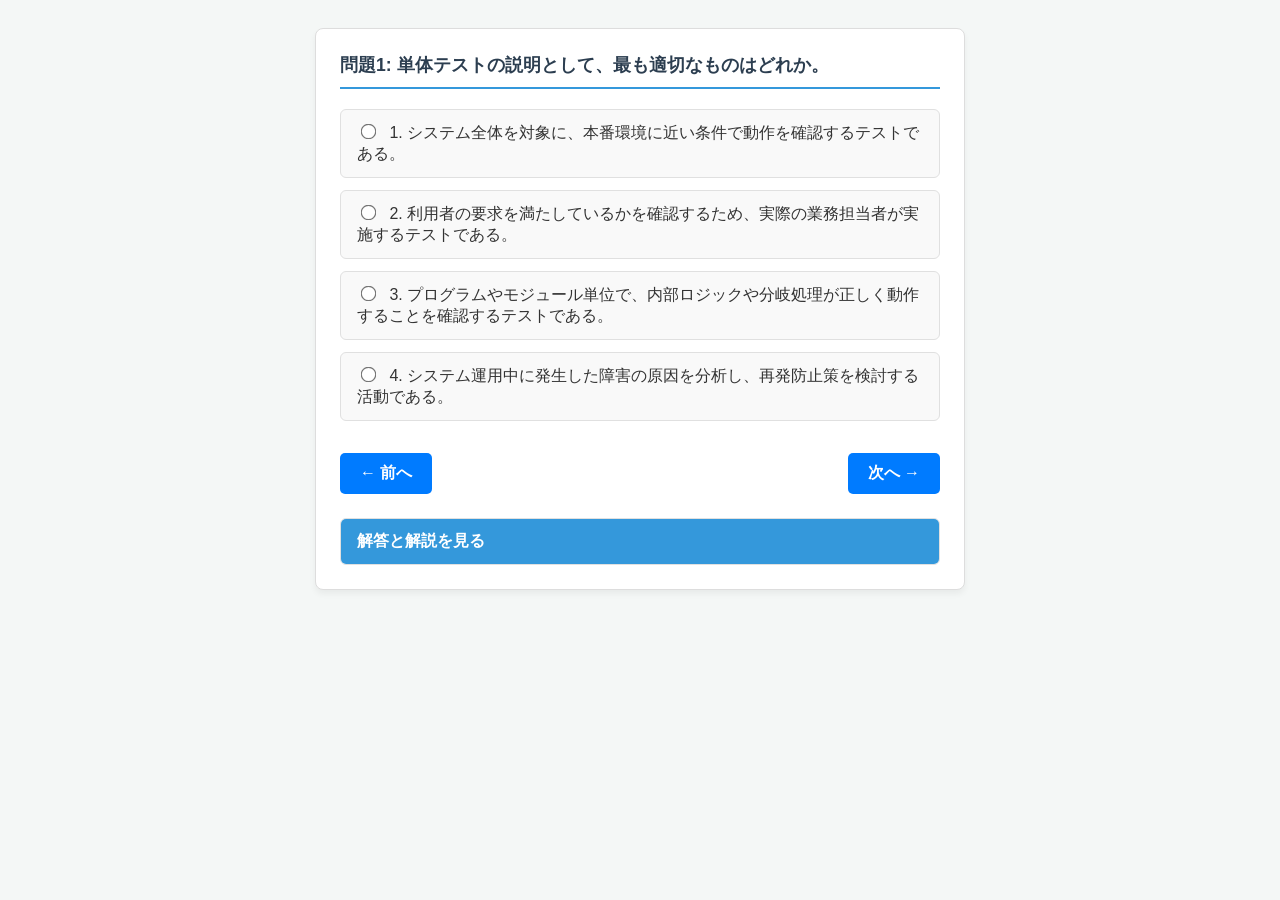
==== fe_proj/question01.html @ f2c0ee4d "ｃｓｓとボタンを修正しました" ====
<!doctype html>
<html lang="ja">
    <head>
        <meta charset="UTF-8" />
        <title>HTML/CSS 4択問題</title>
        <link rel="stylesheet" href="style.css" />
    </head>
    <body>
        <div class="quiz-container">
            <h3 class="quiz-question">問題1: 単体テストの説明として、最も適切なものはどれか。</h3>

            <form class="quiz-options">
                <label>
                    <input type="radio" name="q1" value="1" /> 1. システム全体を対象に、本番環境に近い条件で動作を確認するテストである。
                </label>
                <label>
                    <input type="radio" name="q1" value="2" /> 2. 利用者の要求を満たしているかを確認するため、実際の業務担当者が実施するテストである。
                </label>
                <label>
                    <input type="radio" name="q1" value="3" /> 3. プログラムやモジュール単位で、内部ロジックや分岐処理が正しく動作することを確認するテストである。
                </label>
                <label>
                    <input type="radio" name="q1" value="4" /> 4. システム運用中に発生した障害の原因を分析し、再発防止策を検討する活動である。
                </label>
               <div class="navigation">
				   <a href="page1.html" class="prev-btn">← 前へ</a>
    			   <a href="page2.html" class="next-btn">次へ →</a>
			   </div>
            </form>

            <details class="quiz-answer">
                <summary>解答と解説を見る</summary>
                <div class="answer-content">
                    <p class="correct-answer">
                        <strong>正解：3.プログラムやモジュール単位で、内部ロジックや分岐処理が正しく動作することを確認するテストである。 </strong>
                    </p>
                    <p class="explanation">
                        <strong>解説：</strong><br />
                       単体テストは、プログラムやモジュールなどの最小単位を対象として、内部処理や分岐が正しく動作することを確認するテストです。一般的にホワイトボックステストが中心となり、開発者が実施します。
                    </p>
                </div>
            </details>
        </div>
    </body>
</html>
---- fe_proj/style.css ----
/* 全体のフォント設定 */
body {
    font-family:
        "Helvetica Neue", Arial, "Hiragino Kaku Gothic ProN", "Hiragino Sans",
        Meiryo, sans-serif;
    color: #333;
    padding: 20px;
    background-color: #f4f7f6;
}

/* 問題の枠組み */
.quiz-container {
    background-color: #ffffff;
    border: 1px solid #ddd;
    border-radius: 8px;
    padding: 24px;
    max-width: 600px;
    margin: 0 auto 24px auto;
    box-shadow: 0 4px 6px rgba(0, 0, 0, 0.05);
}

/* 問題文 */
.quiz-question {
    margin-top: 0;
    font-size: 1.1rem;
    color: #2c3e50;
    border-bottom: 2px solid #3498db;
    padding-bottom: 10px;
    margin-bottom: 20px;
}

/* 選択肢のレイアウト */
.quiz-options {
    display: flex;
    flex-direction: column;
    gap: 12px; /* 選択肢同士の隙間 */
    margin-bottom: 24px;
}

/* 選択肢のラベル（クリックしやすくする） */
.quiz-options label {
    display: block;
    padding: 12px 16px;
    background-color: #f9f9f9;
    border: 1px solid #e0e0e0;
    border-radius: 6px;
    cursor: pointer;
    transition: all 0.2s ease;
}

/* マウスを乗せた時の効果 */
.quiz-options label:hover {
    background-color: #eef5fa;
    border-color: #3498db;
}

/* ラジオボタン自体の余白調整 */
.quiz-options input[type="radio"] {
    margin-right: 10px;
    transform: scale(1.2); /* 少し大きくして押しやすく */
}

/* 解答・解説の開閉部分 */
.quiz-answer {
    background-color: #fcfcfc;
    border: 1px solid #e0e0e0;
    border-radius: 6px;
    overflow: hidden;
}

/* 「解答と解説を見る」のテキスト部分 */
.quiz-answer summary {
    padding: 12px 16px;
    font-weight: bold;
    color: #ffffff;
    background-color: #3498db;
    cursor: pointer;
    list-style: none; /* デフォルトの三角形を消す（一部ブラウザ用） */
}

/* デフォルトの三角形を消す（Safari等用） */
.quiz-answer summary::-webkit-details-marker {
    display: none;
}

/* 開いたときの解説の中身 */
.answer-content {
    padding: 16px;
    border-top: 1px solid #e0e0e0;
}

.correct-answer {
    color: #e74c3c;
    font-size: 1.1rem;
    margin-top: 0;
}

.explanation {
    margin-bottom: 0;
    line-height: 1.6;
}

/* ボタン共通 */
.prev-btn,
.next-btn {
    display: inline-block;
    padding: 10px 20px;
    background-color: #007bff;
    color: #fff;
    text-decoration: none;
    border-radius: 5px;
    font-weight: bold;
}

.prev-btn:hover,
.next-btn:hover {
    background-color: #0056b3;
}

/* ボタン配置用 */
.navigation {
    display: flex;
    margin-top: 20px;
}

/* 前へボタンは左 */
.prev-btn {
    margin-right: auto;
}

/* 次へボタンは右 */
.next-btn {
    margin-left: auto;
}
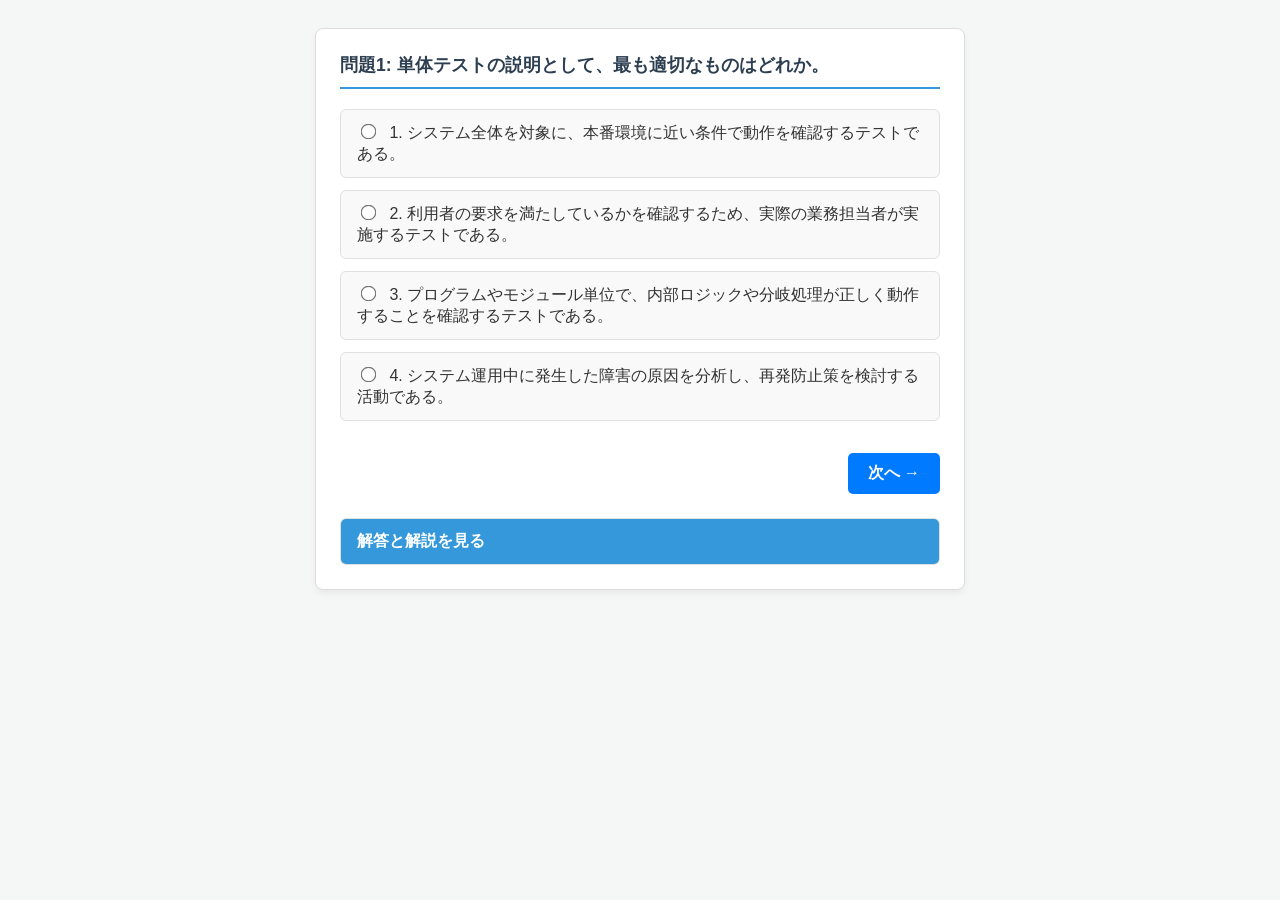
==== commit b758caf1: "01前へ削除" ====
--- a/fe_proj/question01.html
+++ b/fe_proj/question01.html
@@ -23,8 +23,7 @@
                     <input type="radio" name="q1" value="4" /> 4. システム運用中に発生した障害の原因を分析し、再発防止策を検討する活動である。
                 </label>
                <div class="navigation">
-				   <a href="page1.html" class="prev-btn">← 前へ</a>
-    			   <a href="page2.html" class="next-btn">次へ →</a>
+    			   <a href="question02.html" class="next-btn">次へ →</a>
 			   </div>
             </form>
 
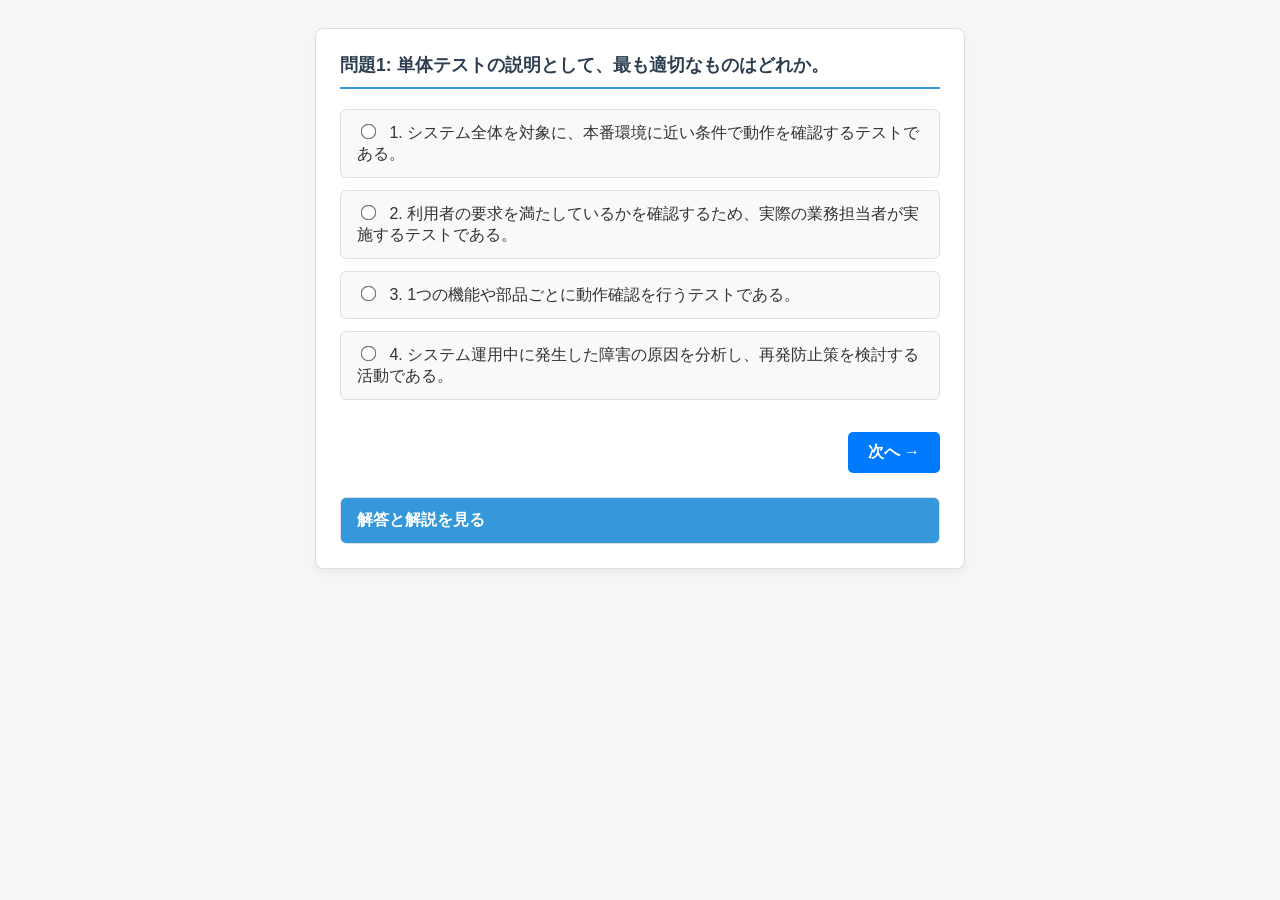
==== commit a08cc161: "01問題文修正" ====
--- a/fe_proj/question01.html
+++ b/fe_proj/question01.html
@@ -17,7 +17,7 @@
                     <input type="radio" name="q1" value="2" /> 2. 利用者の要求を満たしているかを確認するため、実際の業務担当者が実施するテストである。
                 </label>
                 <label>
-                    <input type="radio" name="q1" value="3" /> 3. プログラムやモジュール単位で、内部ロジックや分岐処理が正しく動作することを確認するテストである。
+                    <input type="radio" name="q1" value="3" /> 3. 1つの機能や部品ごとに動作確認を行うテストである。
                 </label>
                 <label>
                     <input type="radio" name="q1" value="4" /> 4. システム運用中に発生した障害の原因を分析し、再発防止策を検討する活動である。
@@ -31,11 +31,11 @@
                 <summary>解答と解説を見る</summary>
                 <div class="answer-content">
                     <p class="correct-answer">
-                        <strong>正解：3.プログラムやモジュール単位で、内部ロジックや分岐処理が正しく動作することを確認するテストである。 </strong>
+                        <strong>正解：3.1つの機能や部品ごとに動作確認を行うテストである。 </strong>
                     </p>
                     <p class="explanation">
                         <strong>解説：</strong><br />
-                       単体テストは、プログラムやモジュールなどの最小単位を対象として、内部処理や分岐が正しく動作することを確認するテストです。一般的にホワイトボックステストが中心となり、開発者が実施します。
+                       単体テストは、1つの機能や部品ごとに動作確認を行うテストです。一般的にホワイトボックステストが中心となり、開発者が実施します。
                     </p>
                 </div>
             </details>
--- a/fe_proj/style.css
+++ b/fe_proj/style.css
@@ -59,6 +59,7 @@
     margin-right: 10px;
     transform: scale(1.2); /* 少し大きくして押しやすく */
 }
+
 
 /* 解答・解説の開閉部分 */
 .quiz-answer {
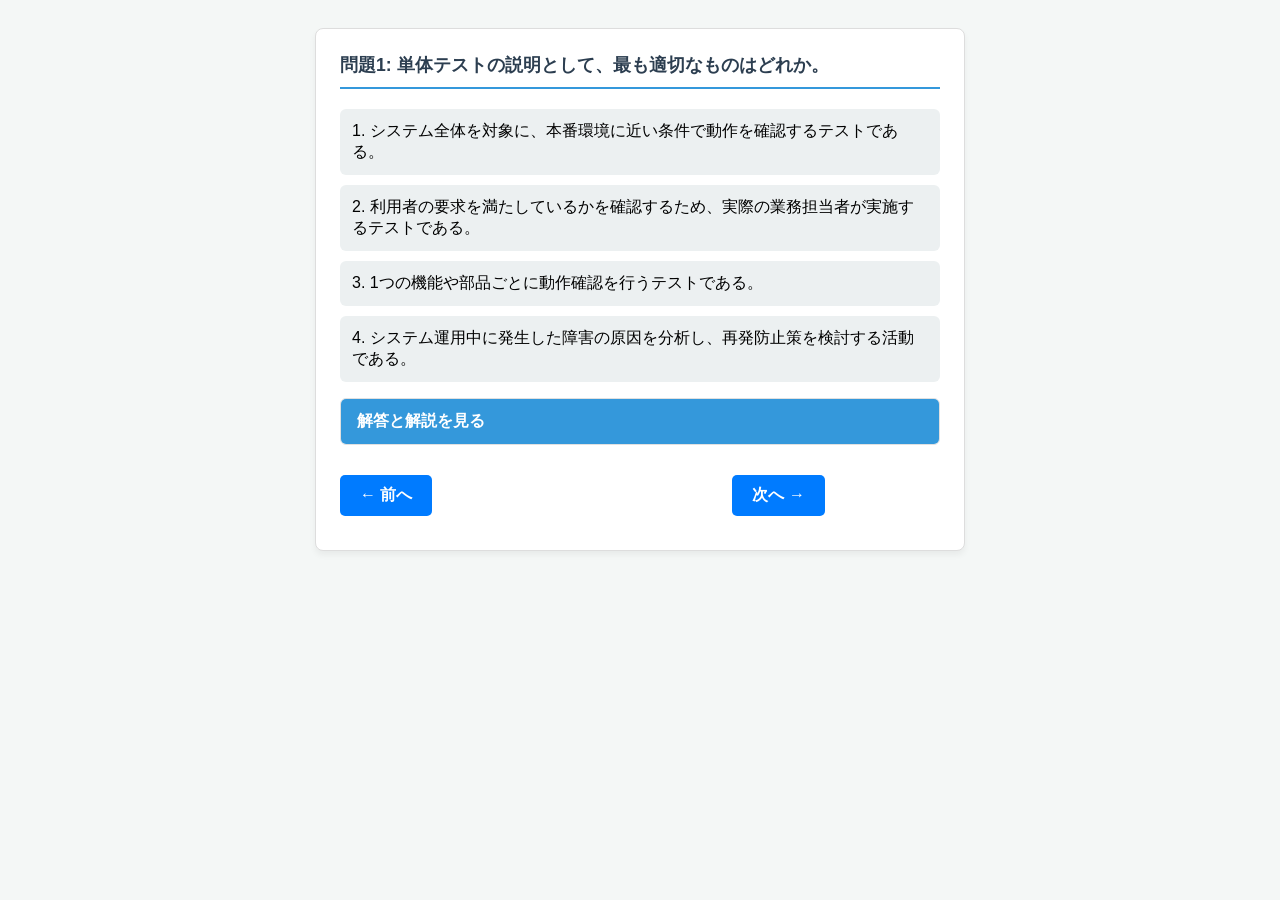
==== commit 33291da4: "01修正" ====
--- a/fe_proj/question01.html
+++ b/fe_proj/question01.html
@@ -9,23 +9,24 @@
         <div class="quiz-container">
             <h3 class="quiz-question">問題1: 単体テストの説明として、最も適切なものはどれか。</h3>
 
-            <form class="quiz-options">
-                <label>
-                    <input type="radio" name="q1" value="1" /> 1. システム全体を対象に、本番環境に近い条件で動作を確認するテストである。
-                </label>
-                <label>
-                    <input type="radio" name="q1" value="2" /> 2. 利用者の要求を満たしているかを確認するため、実際の業務担当者が実施するテストである。
-                </label>
-                <label>
-                    <input type="radio" name="q1" value="3" /> 3. 1つの機能や部品ごとに動作確認を行うテストである。
-                </label>
-                <label>
-                    <input type="radio" name="q1" value="4" /> 4. システム運用中に発生した障害の原因を分析し、再発防止策を検討する活動である。
-                </label>
-               <div class="navigation">
-    			   <a href="question02.html" class="next-btn">次へ →</a>
-			   </div>
-            </form>
+    		<button class="quiz-option"  type="button" onclick="checkAnswer(1)">
+				 1. システム全体を対象に、本番環境に近い条件で動作を確認するテストである。
+            </button>
+
+    		<button class="quiz-option"  type="button" onclick="checkAnswer(2)">
+		 		 2. 利用者の要求を満たしているかを確認するため、実際の業務担当者が実施するテストである。
+    		</button>
+
+    		<button class="quiz-option"  type="button" onclick="checkAnswer(3)">
+				 3. 1つの機能や部品ごとに動作確認を行うテストである。
+    		</button>
+
+    		<button class="quiz-option"  type="button" onclick="checkAnswer(4)">
+				 4. システム運用中に発生した障害の原因を分析し、再発防止策を検討する活動である。
+            </button>
+
+    		<p id="result"></p>
+
 
             <details class="quiz-answer">
                 <summary>解答と解説を見る</summary>
@@ -39,6 +40,32 @@
                     </p>
                 </div>
             </details>
+               <div class="navigation">
+				   <a href="question00.html" class="prev-btn">← 前へ</a>
+    			   <a href="question02.html" class="next-btn">次へ →</a>
+			   </div>
         </div>
+          <script>
+
+    function checkAnswer(answer) {
+
+      const result = document.getElementById("result");
+
+      if(answer === 3) {
+
+        result.textContent = "⭕ 正解！";
+        result.style.color = "green";
+
+    } else {
+
+        result.textContent = "❌ 不正解";
+        result.style.color = "red";
+
+    }
+
+}
+
+
+  </script>
     </body>
 </html>
--- a/fe_proj/style.css
+++ b/fe_proj/style.css
@@ -31,7 +31,7 @@
 
 /* 選択肢のレイアウト */
 .quiz-options {
-    display: flex;
+    display: block;
     flex-direction: column;
     gap: 12px; /* 選択肢同士の隙間 */
     margin-bottom: 24px;
@@ -122,14 +122,43 @@
 .navigation {
     display: flex;
     margin-top: 20px;
+    
 }
 
 /* 前へボタンは左 */
 .prev-btn {
-    margin-right: auto;
+    margin: 10px 180px 10px 0px;
 }
 
 /* 次へボタンは右 */
 .next-btn {
-    margin-left: auto;
-}+    margin: 10px 5px 10px 120px;
+}
+
+button {
+      display: block;
+      width: 100%;
+      margin-bottom: 10px;
+      padding: 12px;
+      border: none;
+      border-radius: 6px;
+      background-color: #ecf0f1;
+      cursor: pointer;
+      text-align: left;
+      transition: 0.3s;
+      font-size: 16px;
+    }
+    
+    button:hover {
+      background-color: #3498db;
+      color: white;
+    }
+
+ .answer-box {
+      display: none;
+      margin-top: 5px;
+      margin-bottom: 20px;
+      padding: 15px;
+      border-radius: 6px;
+      background-color: #f9f9f9;
+    }
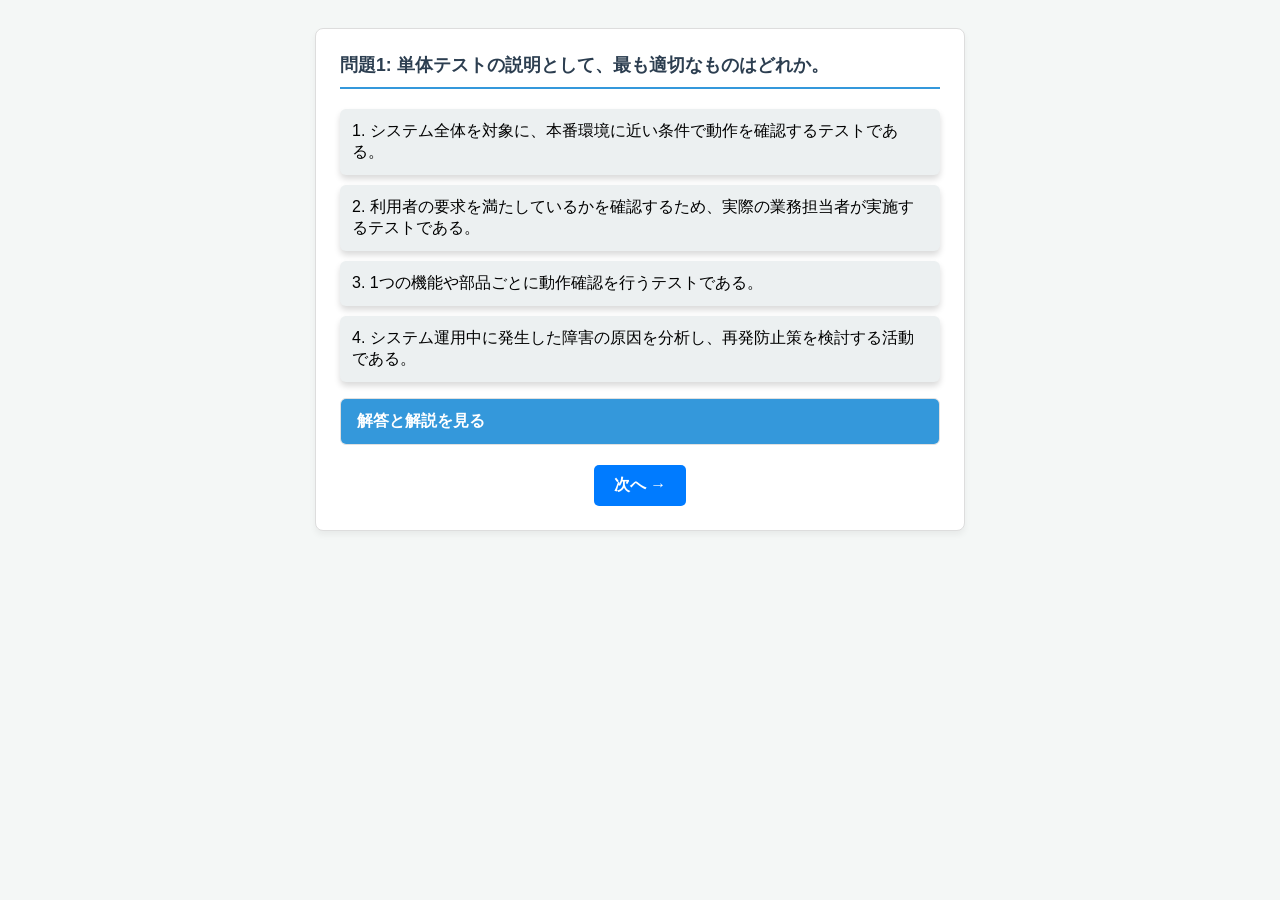
==== commit 9a0a7f41: "01修正" ====
--- a/fe_proj/question01.html
+++ b/fe_proj/question01.html
@@ -41,7 +41,6 @@
                 </div>
             </details>
                <div class="navigation">
-				   <a href="question00.html" class="prev-btn">← 前へ</a>
     			   <a href="question02.html" class="next-btn">次へ →</a>
 			   </div>
         </div>
--- a/fe_proj/style.css
+++ b/fe_proj/style.css
@@ -127,12 +127,12 @@
 
 /* 前へボタンは左 */
 .prev-btn {
-    margin: 10px 180px 10px 0px;
+    margin: auto;
 }
 
 /* 次へボタンは右 */
 .next-btn {
-    margin: 10px 5px 10px 120px;
+    margin: auto;
 }
 
 button {
@@ -147,6 +147,8 @@
       text-align: left;
       transition: 0.3s;
       font-size: 16px;
+      box-shadow: 0 4px 6px rgba(0, 0, 0, 0.15);
+
     }
     
     button:hover {
